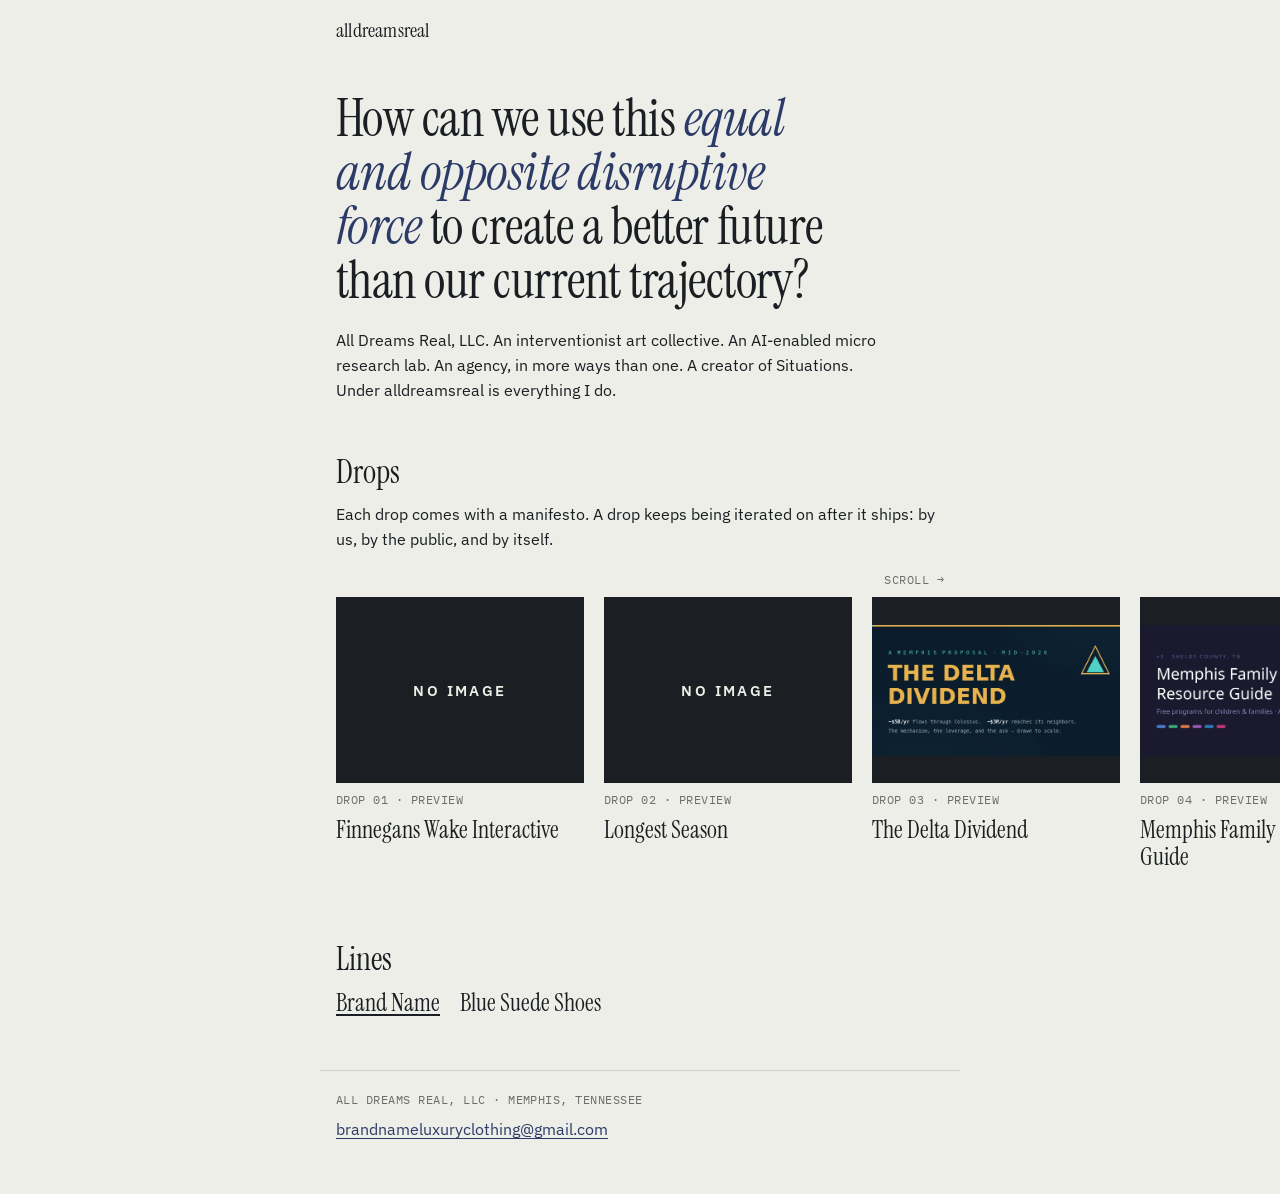
==== index.html @ f00b46c7 "alldreamsreal site v1 Names and images only; numbered drops with no dates; locked tiles use LOCKED.j" ====
<!doctype html>
<html lang="en">
<head>
<meta charset="utf-8">
<meta name="viewport" content="width=device-width, initial-scale=1">
<title>alldreamsreal</title>
<meta name="description" content="All Dreams Real, LLC. Interventionist art collective and AI-enabled micro research lab, Memphis. Every drop comes with a manifesto.">
<meta property="og:title" content="alldreamsreal">
<meta property="og:description" content="Every drop comes with a manifesto.">
<meta property="og:image" content="https://abcedmind.github.io/alldreamsreal/assets/LOCKED.jpg">
<meta property="og:type" content="website">
<link rel="preconnect" href="https://fonts.googleapis.com">
<link rel="preconnect" href="https://fonts.gstatic.com" crossorigin>
<link rel="stylesheet" href="https://fonts.googleapis.com/css2?family=Instrument+Serif:ital@0;1&family=IBM+Plex+Sans:wght@400;600&family=IBM+Plex+Mono:wght@400;500&display=swap">
<style>
:root{
  --newsprint:#eceee7; --undyed:#f7f8f4; --ink:#1b1e22; --iron:#6b6e6a; --indigo:#2b3a67; --rule:#cfd3c9;
  --s1:4px; --s2:8px; --s3:12px; --s4:20px; --s5:32px; --s6:52px;
  --col:64ch;
  color-scheme:light;
}
*{box-sizing:border-box}
[hidden]{display:none!important}
html{-webkit-text-size-adjust:100%}
body{margin:0;background:var(--newsprint);color:var(--ink);font:16px/1.55 "IBM Plex Sans",system-ui,sans-serif}
a{color:var(--indigo);text-underline-offset:3px}
a:focus-visible,button:focus-visible,.strip:focus-visible{outline:2px solid var(--indigo);outline-offset:3px}
.mono{font:400 12px/1.5 "IBM Plex Mono",ui-monospace,monospace;letter-spacing:.04em;text-transform:uppercase;color:var(--iron)}
.col{max-width:var(--col);margin:0 auto;padding:0 16px}

/* top bar: the mark, and the sound control (it shows itself only when the instrumental is on the server) */
.bar{display:flex;justify-content:space-between;align-items:center;gap:var(--s3);padding-top:var(--s4)}
.mark{font:400 20px/1 "Instrument Serif",serif;letter-spacing:.01em;color:inherit;text-decoration:none}
.sound{font:500 11px/1 "IBM Plex Mono",ui-monospace,monospace;letter-spacing:.08em;text-transform:uppercase;
  color:var(--ink);background:none;border:1px solid var(--rule);padding:var(--s2) var(--s3);cursor:pointer}
.sound:hover{border-color:var(--ink)}

header.top{padding-top:var(--s6);display:grid;gap:var(--s4)}
h1{margin:0;font:400 clamp(34px,7vw,52px)/1.04 "Instrument Serif",serif;letter-spacing:-.01em;text-wrap:balance}
h1 em{color:var(--indigo)}
.lede{margin:0;max-width:56ch}
section{padding-top:var(--s6)}
h2{margin:0 0 var(--s3);font:400 32px/1.1 "Instrument Serif",serif}
.intro{margin:0 0 var(--s4)}

/* the drop strip: scrolls sideways inside its own box; the page never does */
.hint{display:flex;justify-content:flex-end;max-width:var(--col);margin:0 auto;padding:0 16px}
.strip{margin:0;display:grid;grid-auto-flow:column;grid-auto-columns:minmax(248px,300px);gap:var(--s4);
  overflow-x:auto;overscroll-behavior-x:contain;scroll-snap-type:x mandatory;
  --edge:calc(max(0px,(100% - var(--col))/2) + 16px);
  padding:var(--s2) var(--edge) var(--s4);
  scroll-padding-inline:var(--edge)}
.strip>li{list-style:none;scroll-snap-align:start;display:grid}

/* a tile is two things: the work's image and the work's name */
.tile{display:grid;gap:var(--s2);align-content:start;color:inherit;text-decoration:none}
.tile .name{margin:0;font:400 24px/1.1 "Instrument Serif",serif}
.tile:hover .name,.tile:focus-visible .name{text-decoration:underline;text-decoration-thickness:1px}
.tile .num{margin:0}

.plate{position:relative;aspect-ratio:4/3;background:var(--ink);overflow:hidden;display:grid;place-items:center}
.plate img{position:absolute;inset:0;width:100%;height:100%;display:block}
.plate.work img{object-fit:contain}
/* locked: LOCKED.jpg fills the plate. When a hint image for the drop exists it goes underneath
   (img.hint) and the lock is superimposed over it at .82 opacity. */
.plate.locked img{object-fit:cover}
.plate.locked img.hint + img.lock{opacity:.82}
/* no image: the NO IMAGE mark (ink, heavy face). When assets/no-image.jpg is added it covers the mark. */
.plate.none b{font:600 15px/1 "IBM Plex Sans",system-ui,sans-serif;letter-spacing:.16em;color:var(--newsprint)}
.plate.none::after{content:"";position:absolute;inset:0;background:url(assets/no-image.jpg) center/cover no-repeat}

.lines{display:flex;flex-wrap:wrap;gap:var(--s2) var(--s4);margin:0;padding:0;list-style:none;font:400 24px/1.2 "Instrument Serif",serif}
.lines a{color:inherit}

footer{padding:var(--s6) 0}
footer .col{display:grid;gap:var(--s2);border-top:1px solid var(--rule);padding-top:var(--s4)}
footer p{margin:0}
</style>
</head>
<body>

<div class="col bar">
  <a class="mark" href="index.html">alldreamsreal</a>
  <button class="sound" id="sound" type="button" hidden>Play sound</button>
</div>

<header class="top col">
  <h1>How can we use this <em>equal and opposite disruptive force</em> to create a better future than our current trajectory?</h1>
  <p class="lede">All Dreams Real, LLC. An interventionist art collective. An AI-enabled micro research lab. An agency, in more ways than one. A creator of Situations. Under alldreamsreal is everything I do.</p>
</header>

<main>
  <section aria-labelledby="drops-h">
    <div class="col">
      <h2 id="drops-h">Drops</h2>
      <p class="intro">Each drop comes with a manifesto. A drop keeps being iterated on after it ships: by us, by the public, and by itself.</p>
    </div>
    <div class="hint"><span class="mono" aria-hidden="true">Scroll &rarr;</span></div>
    <ol class="strip" tabindex="0" aria-label="Drops, in order; the list scrolls sideways">
      <li><a class="tile" href="https://finnegans-wake-interactive.vercel.app">
        <div class="plate none" role="img" aria-label="No image"><b>NO IMAGE</b></div>
        <p class="num mono">Drop 01 &middot; preview</p>
        <h3 class="name">Finnegans Wake Interactive</h3>
      </a></li>
      <li><a class="tile" href="https://longest-season.vercel.app">
        <div class="plate none" role="img" aria-label="No image"><b>NO IMAGE</b></div>
        <p class="num mono">Drop 02 &middot; preview</p>
        <h3 class="name">Longest Season</h3>
      </a></li>
      <li><a class="tile" href="https://delta-dividend.vercel.app">
        <div class="plate work"><img src="assets/works/delta-dividend.webp" alt="" width="1200" height="630" loading="lazy"></div>
        <p class="num mono">Drop 03 &middot; preview</p>
        <h3 class="name">The Delta Dividend</h3>
      </a></li>
      <li><a class="tile" href="https://memphis-resource-guide.vercel.app">
        <div class="plate work"><img src="assets/works/memphis-resource-guide.webp" alt="" width="1200" height="630" loading="lazy"></div>
        <p class="num mono">Drop 04 &middot; preview</p>
        <h3 class="name">Memphis Family Resource Guide</h3>
      </a></li>
      <li><a class="tile" href="404.html">
        <div class="plate locked" role="img" aria-label="Locked"><img class="lock" src="assets/LOCKED.jpg" alt="" width="500" height="500" loading="lazy"></div>
        <p class="num mono">Drop 05 &middot; coming</p>
        <h3 class="name">Blue Suede Shoes</h3>
      </a></li>
      <li><a class="tile" href="404.html">
        <div class="plate locked" role="img" aria-label="Locked"><img class="lock" src="assets/LOCKED.jpg" alt="" width="500" height="500" loading="lazy"></div>
        <p class="num mono">Drop 06 &middot; coming</p>
        <h3 class="name">Out of My Body</h3>
      </a></li>
    </ol>
  </section>

  <section aria-labelledby="lines-h">
    <div class="col">
      <h2 id="lines-h">Lines</h2>
      <ul class="lines">
        <li><a href="https://brand-name.co">Brand Name</a></li>
        <li>Blue Suede Shoes</li>
      </ul>
    </div>
  </section>
</main>

<footer>
  <div class="col">
    <p class="mono">All Dreams Real, LLC &middot; Memphis, Tennessee</p>
    <p><a href="mailto:brandnameluxuryclothing@gmail.com">brandnameluxuryclothing@gmail.com</a></p>
  </div>
</footer>

<script>
/* Background instrumental. Off until the visitor presses the button. The button stays hidden unless
   assets/adr-instrumental.mp3 answers on the server, so a missing file shows nothing at all. */
(function () {
  var btn = document.getElementById('sound');
  var src = 'assets/adr-instrumental.mp3';
  var audio = null;
  if (!btn || !window.fetch) return;
  fetch(src, { method: 'HEAD' }).then(function (r) {
    var type = r.headers.get('content-type') || '';
    if (r.ok && type.indexOf('text/html') === -1) btn.hidden = false;
  }).catch(function () {});
  btn.addEventListener('click', function () {
    if (!audio) {
      audio = new Audio(src);
      audio.loop = true;
      audio.addEventListener('error', function () { btn.remove(); });
    }
    if (audio.paused) {
      audio.play().then(function () { btn.textContent = 'Pause sound'; }).catch(function () {});
    } else {
      audio.pause();
      btn.textContent = 'Play sound';
    }
  });
})();
</script>
</body>
</html>
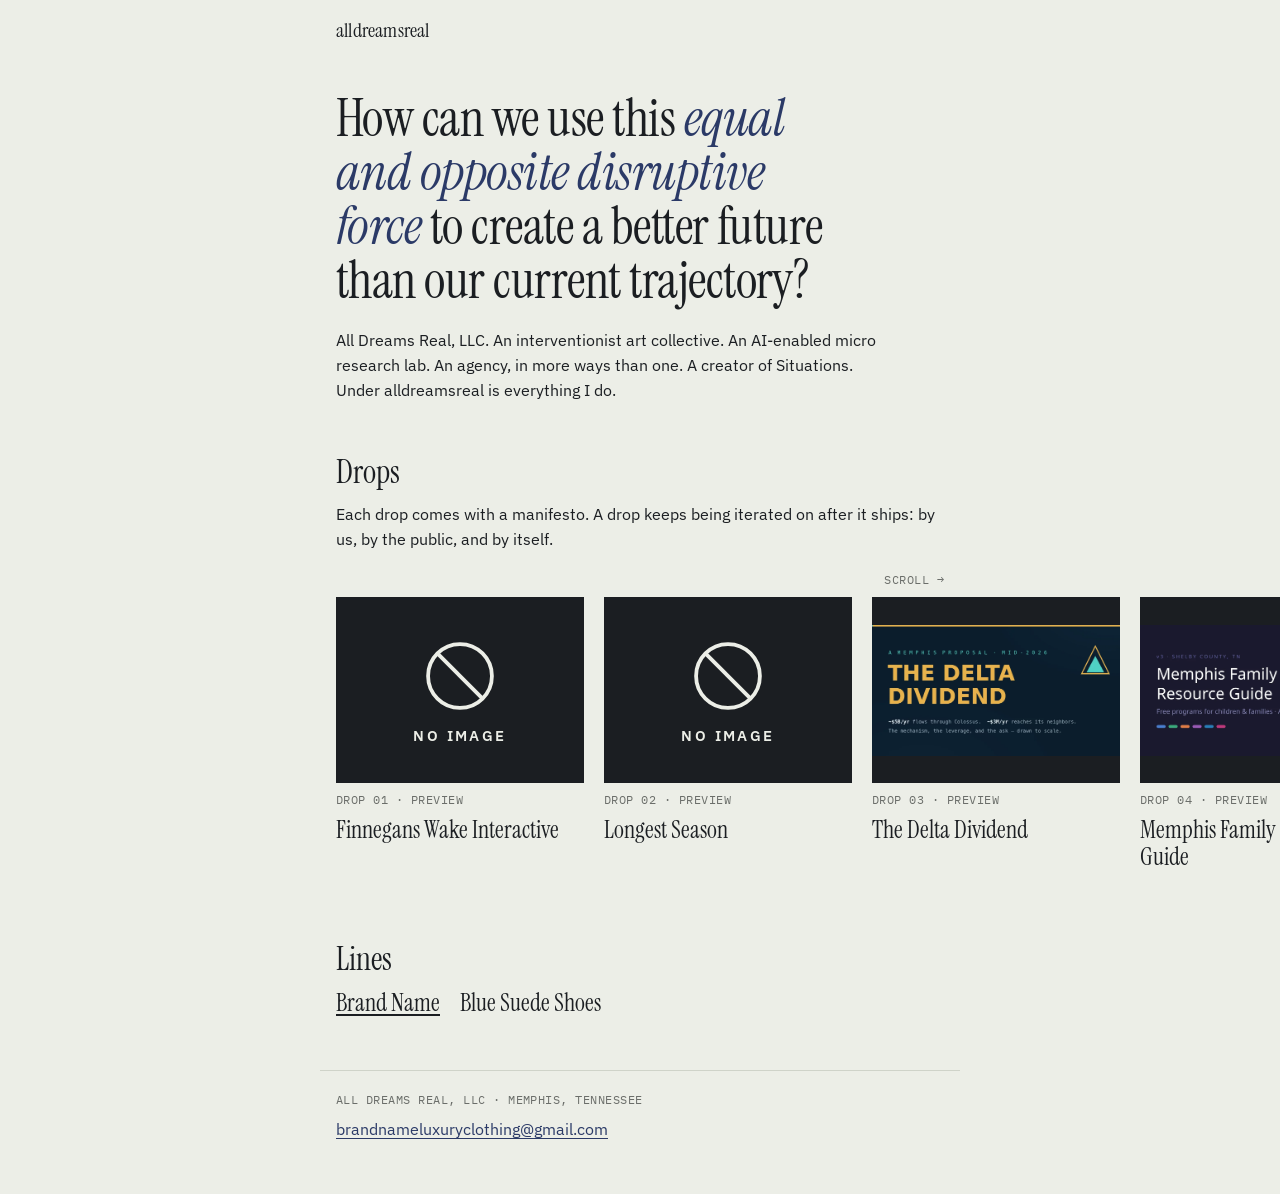
==== commit 8c08760c: "site: NO IMAGE mark drawn inline (crossed-out circle + NO IMAGE), per Z" ====
--- a/index.html
+++ b/index.html
@@ -65,9 +65,11 @@
    (img.hint) and the lock is superimposed over it at .82 opacity. */
 .plate.locked img{object-fit:cover}
 .plate.locked img.hint + img.lock{opacity:.82}
-/* no image: the NO IMAGE mark (ink, heavy face). When assets/no-image.jpg is added it covers the mark. */
-.plate.none b{font:600 15px/1 "IBM Plex Sans",system-ui,sans-serif;letter-spacing:.16em;color:var(--newsprint)}
-.plate.none::after{content:"";position:absolute;inset:0;background:url(assets/no-image.jpg) center/cover no-repeat}
+/* no image: Z's NO IMAGE mark, a crossed-out circle with NO IMAGE under it (Z, 2026-09-28: "its just a
+   crossed out circle with NO IMAGE under it"). Drawn inline, so no image file is requested. */
+.plate.none .mark{display:flex;flex-direction:column;align-items:center;gap:14px;color:var(--newsprint)}
+.plate.none svg{width:76px;height:76px;display:block}
+.plate.none b{font:600 15px/1 "IBM Plex Sans",system-ui,sans-serif;letter-spacing:.16em}
 
 .lines{display:flex;flex-wrap:wrap;gap:var(--s2) var(--s4);margin:0;padding:0;list-style:none;font:400 24px/1.2 "Instrument Serif",serif}
 .lines a{color:inherit}
@@ -98,12 +100,12 @@
     <div class="hint"><span class="mono" aria-hidden="true">Scroll &rarr;</span></div>
     <ol class="strip" tabindex="0" aria-label="Drops, in order; the list scrolls sideways">
       <li><a class="tile" href="https://finnegans-wake-interactive.vercel.app">
-        <div class="plate none" role="img" aria-label="No image"><b>NO IMAGE</b></div>
+        <div class="plate none" role="img" aria-label="No image"><span class="mark"><svg viewBox="0 0 100 100" aria-hidden="true"><circle cx="50" cy="50" r="42" fill="none" stroke="currentColor" stroke-width="5"/><line x1="20.3" y1="20.3" x2="79.7" y2="79.7" stroke="currentColor" stroke-width="5" stroke-linecap="butt"/></svg><b>NO IMAGE</b></span></div>
         <p class="num mono">Drop 01 &middot; preview</p>
         <h3 class="name">Finnegans Wake Interactive</h3>
       </a></li>
       <li><a class="tile" href="https://longest-season.vercel.app">
-        <div class="plate none" role="img" aria-label="No image"><b>NO IMAGE</b></div>
+        <div class="plate none" role="img" aria-label="No image"><span class="mark"><svg viewBox="0 0 100 100" aria-hidden="true"><circle cx="50" cy="50" r="42" fill="none" stroke="currentColor" stroke-width="5"/><line x1="20.3" y1="20.3" x2="79.7" y2="79.7" stroke="currentColor" stroke-width="5" stroke-linecap="butt"/></svg><b>NO IMAGE</b></span></div>
         <p class="num mono">Drop 02 &middot; preview</p>
         <h3 class="name">Longest Season</h3>
       </a></li>
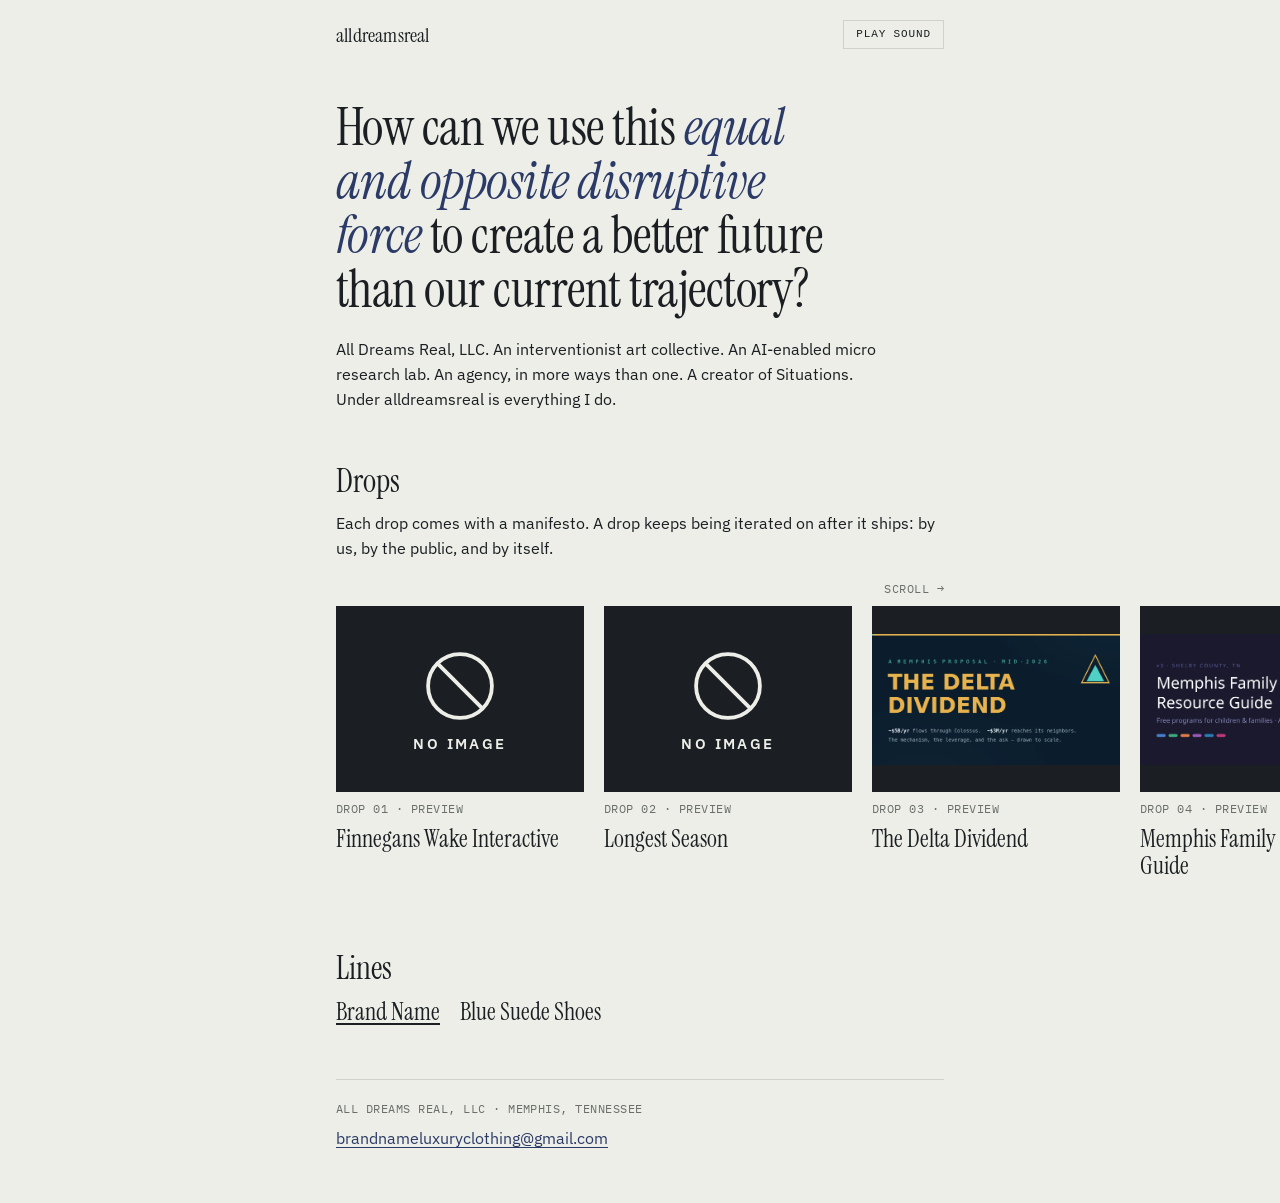
==== commit f609b46b: "site: design tokens (tokens.css), pages on the token system, README DNS host field corrected" ====
--- a/index.html
+++ b/index.html
@@ -12,49 +12,45 @@
 <link rel="preconnect" href="https://fonts.googleapis.com">
 <link rel="preconnect" href="https://fonts.gstatic.com" crossorigin>
 <link rel="stylesheet" href="https://fonts.googleapis.com/css2?family=Instrument+Serif:ital@0;1&family=IBM+Plex+Sans:wght@400;600&family=IBM+Plex+Mono:wght@400;500&display=swap">
+<link rel="stylesheet" href="assets/tokens.css">
 <style>
-:root{
-  --newsprint:#eceee7; --undyed:#f7f8f4; --ink:#1b1e22; --iron:#6b6e6a; --indigo:#2b3a67; --rule:#cfd3c9;
-  --s1:4px; --s2:8px; --s3:12px; --s4:20px; --s5:32px; --s6:52px;
-  --col:64ch;
-  color-scheme:light;
-}
+/* Every value comes from assets/tokens.css (design language, S3, 2026-09-29). No raw colour, no off-scale space. */
 *{box-sizing:border-box}
 [hidden]{display:none!important}
 html{-webkit-text-size-adjust:100%}
-body{margin:0;background:var(--newsprint);color:var(--ink);font:16px/1.55 "IBM Plex Sans",system-ui,sans-serif}
+body{margin:0;background:var(--newsprint);color:var(--ink);font:var(--t-body)/1.55 var(--text)}
 a{color:var(--indigo);text-underline-offset:3px}
 a:focus-visible,button:focus-visible,.strip:focus-visible{outline:2px solid var(--indigo);outline-offset:3px}
-.mono{font:400 12px/1.5 "IBM Plex Mono",ui-monospace,monospace;letter-spacing:.04em;text-transform:uppercase;color:var(--iron)}
-.col{max-width:var(--col);margin:0 auto;padding:0 16px}
+.mono{font:400 var(--t-mono)/1.5 var(--mono);letter-spacing:.04em;text-transform:uppercase;color:var(--iron)}
+.col{max-width:var(--col);margin:0 auto;padding:0 var(--gutter)}
 
 /* top bar: the mark, and the sound control (it shows itself only when the instrumental is on the server) */
 .bar{display:flex;justify-content:space-between;align-items:center;gap:var(--s3);padding-top:var(--s4)}
-.mark{font:400 20px/1 "Instrument Serif",serif;letter-spacing:.01em;color:inherit;text-decoration:none}
-.sound{font:500 11px/1 "IBM Plex Mono",ui-monospace,monospace;letter-spacing:.08em;text-transform:uppercase;
+.mark{font:400 20px/1 var(--display);letter-spacing:.01em;color:inherit;text-decoration:none}
+.sound{font:500 11px/1 var(--mono);letter-spacing:.08em;text-transform:uppercase;
   color:var(--ink);background:none;border:1px solid var(--rule);padding:var(--s2) var(--s3);cursor:pointer}
 .sound:hover{border-color:var(--ink)}
 
 header.top{padding-top:var(--s6);display:grid;gap:var(--s4)}
-h1{margin:0;font:400 clamp(34px,7vw,52px)/1.04 "Instrument Serif",serif;letter-spacing:-.01em;text-wrap:balance}
+h1{margin:0;font:400 var(--t-h1)/1.04 var(--display);letter-spacing:-.01em;text-wrap:balance}
 h1 em{color:var(--indigo)}
 .lede{margin:0;max-width:56ch}
 section{padding-top:var(--s6)}
-h2{margin:0 0 var(--s3);font:400 32px/1.1 "Instrument Serif",serif}
+h2{margin:0 0 var(--s3);font:400 var(--t-h2)/1.1 var(--display)}
 .intro{margin:0 0 var(--s4)}
 
-/* the drop strip: scrolls sideways inside its own box; the page never does */
-.hint{display:flex;justify-content:flex-end;max-width:var(--col);margin:0 auto;padding:0 16px}
+/* the drop strip: scrolls sideways inside its own box; the page never does (standards rule 6) */
+.hint{display:flex;justify-content:flex-end;max-width:var(--col);margin:0 auto;padding:0 var(--gutter)}
 .strip{margin:0;display:grid;grid-auto-flow:column;grid-auto-columns:minmax(248px,300px);gap:var(--s4);
   overflow-x:auto;overscroll-behavior-x:contain;scroll-snap-type:x mandatory;
-  --edge:calc(max(0px,(100% - var(--col))/2) + 16px);
+  --edge:calc(max(0px,(100% - var(--col))/2) + var(--gutter));
   padding:var(--s2) var(--edge) var(--s4);
   scroll-padding-inline:var(--edge)}
 .strip>li{list-style:none;scroll-snap-align:start;display:grid}
 
-/* a tile is two things: the work's image and the work's name */
+/* a tile is two things, labelled like a museum object: the work's image, then number and name */
 .tile{display:grid;gap:var(--s2);align-content:start;color:inherit;text-decoration:none}
-.tile .name{margin:0;font:400 24px/1.1 "Instrument Serif",serif}
+.tile .name{margin:0;font:400 var(--t-name)/1.1 var(--display)}
 .tile:hover .name,.tile:focus-visible .name{text-decoration:underline;text-decoration-thickness:1px}
 .tile .num{margin:0}
 
@@ -67,15 +63,17 @@
 .plate.locked img.hint + img.lock{opacity:.82}
 /* no image: Z's NO IMAGE mark, a crossed-out circle with NO IMAGE under it (Z, 2026-09-28: "its just a
    crossed out circle with NO IMAGE under it"). Drawn inline, so no image file is requested. */
-.plate.none .mark{display:flex;flex-direction:column;align-items:center;gap:14px;color:var(--newsprint)}
+.plate.none .mark{display:flex;flex-direction:column;align-items:center;gap:var(--s3);color:var(--newsprint)}
 .plate.none svg{width:76px;height:76px;display:block}
-.plate.none b{font:600 15px/1 "IBM Plex Sans",system-ui,sans-serif;letter-spacing:.16em}
+.plate.none b{font:600 15px/1 var(--text);letter-spacing:.16em}
 
-.lines{display:flex;flex-wrap:wrap;gap:var(--s2) var(--s4);margin:0;padding:0;list-style:none;font:400 24px/1.2 "Instrument Serif",serif}
+.lines{display:flex;flex-wrap:wrap;gap:var(--s2) var(--s4);margin:0;padding:0;list-style:none;font:400 var(--t-name)/1.2 var(--display)}
 .lines a{color:inherit}
 
 footer{padding:var(--s6) 0}
-footer .col{display:grid;gap:var(--s2);border-top:1px solid var(--rule);padding-top:var(--s4)}
+footer .col{display:grid;gap:var(--s2)}
+/* the hairline sits on the text column, not on the padded box, so it lines up with the words above it */
+footer .col>p:first-child{border-top:1px solid var(--rule);padding-top:var(--s4)}
 footer p{margin:0}
 </style>
 </head>
--- a/assets/tokens.css
+++ b/assets/tokens.css
@@ -0,0 +1,29 @@
+/* alldreamsreal design tokens: the one block of CSS variables for this site.
+   Rule: a page takes every colour, typeface, size and space from here, as var(--…), and
+   nothing else. A page that writes a raw colour or an off-scale space fails the design check. */
+:root{
+  /* colour: five, each named for a material (standards rule 4) */
+  --newsprint:#eceee7;   /* ground */
+  --undyed:#f7f8f4;      /* raised ground: a card, a label */
+  --ink:#1b1e22;         /* text, the dark plate */
+  --iron:#6b6e6a;        /* secondary text, mono lines */
+  --indigo:#2b3a67;      /* the one loud colour: links, the emphasised phrase, focus. Nothing decorative */
+  /* derived, not a sixth colour: a hairline mixed from ink and ground */
+  --rule:color-mix(in srgb, var(--ink) 14%, var(--newsprint));
+
+  /* type: three faces (standards rule 3) */
+  --display:"Instrument Serif",Georgia,serif;          /* the one line that carries the idea; tile names */
+  --text:"IBM Plex Sans",system-ui,sans-serif;          /* reading */
+  --mono:"IBM Plex Mono",ui-monospace,monospace;        /* numbers, dates, labels, uppercase */
+  --t-mono:12px; --t-body:16px; --t-name:24px; --t-h2:32px; --t-h1:clamp(34px,7vw,52px);
+
+  /* space: one scale (standards rule 5) */
+  --s1:4px; --s2:8px; --s3:12px; --s4:20px; --s5:32px; --s6:52px;
+  --gutter:16px;
+  --col:64ch;
+
+  /* motion: the reader drives it (standards rule 9) */
+  --cut:120ms;
+
+  color-scheme:light;
+}
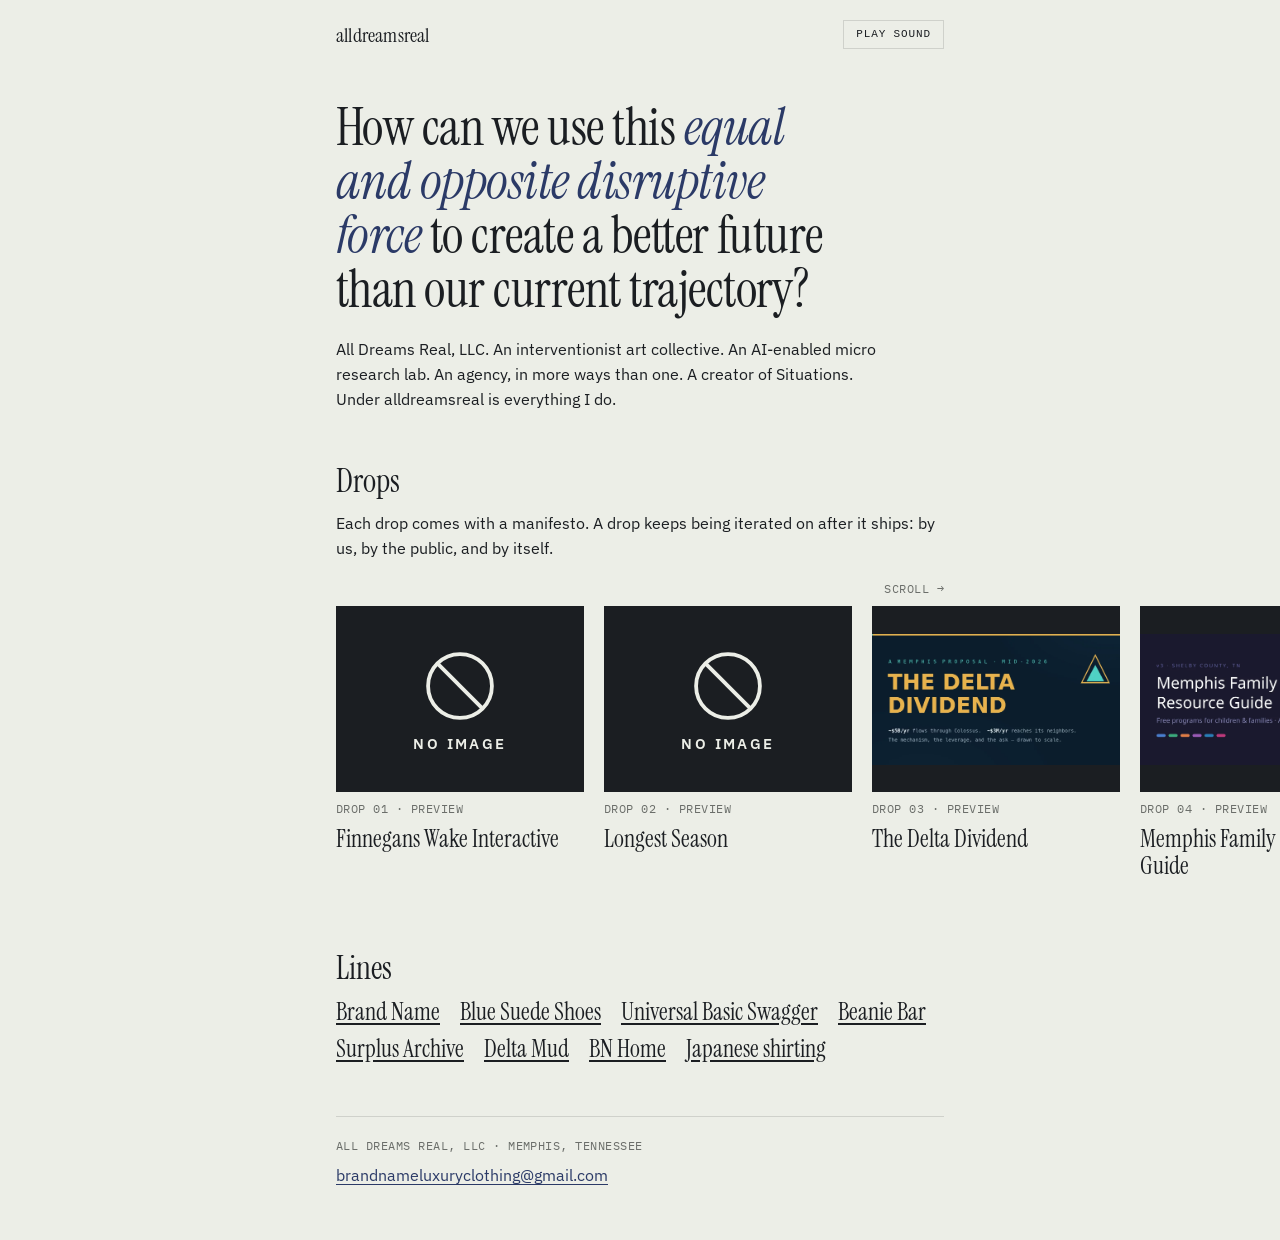
==== commit bae5a4ce: "site: seven line pages under /brands/ (ADR umbrella), linked from Lines One static page per line: na" ====
--- a/index.html
+++ b/index.html
@@ -135,7 +135,13 @@
       <h2 id="lines-h">Lines</h2>
       <ul class="lines">
         <li><a href="https://brand-name.co">Brand Name</a></li>
-        <li>Blue Suede Shoes</li>
+        <li><a href="brands/blue-suede-shoes/">Blue Suede Shoes</a></li>
+        <li><a href="brands/universal-basic-swagger/">Universal Basic Swagger</a></li>
+        <li><a href="brands/beanie-bar/">Beanie Bar</a></li>
+        <li><a href="brands/surplus-archive/">Surplus Archive</a></li>
+        <li><a href="brands/delta-mud/">Delta Mud</a></li>
+        <li><a href="brands/bn-home/">BN Home</a></li>
+        <li><a href="brands/awa/">Japanese shirting</a></li>
       </ul>
     </div>
   </section>
